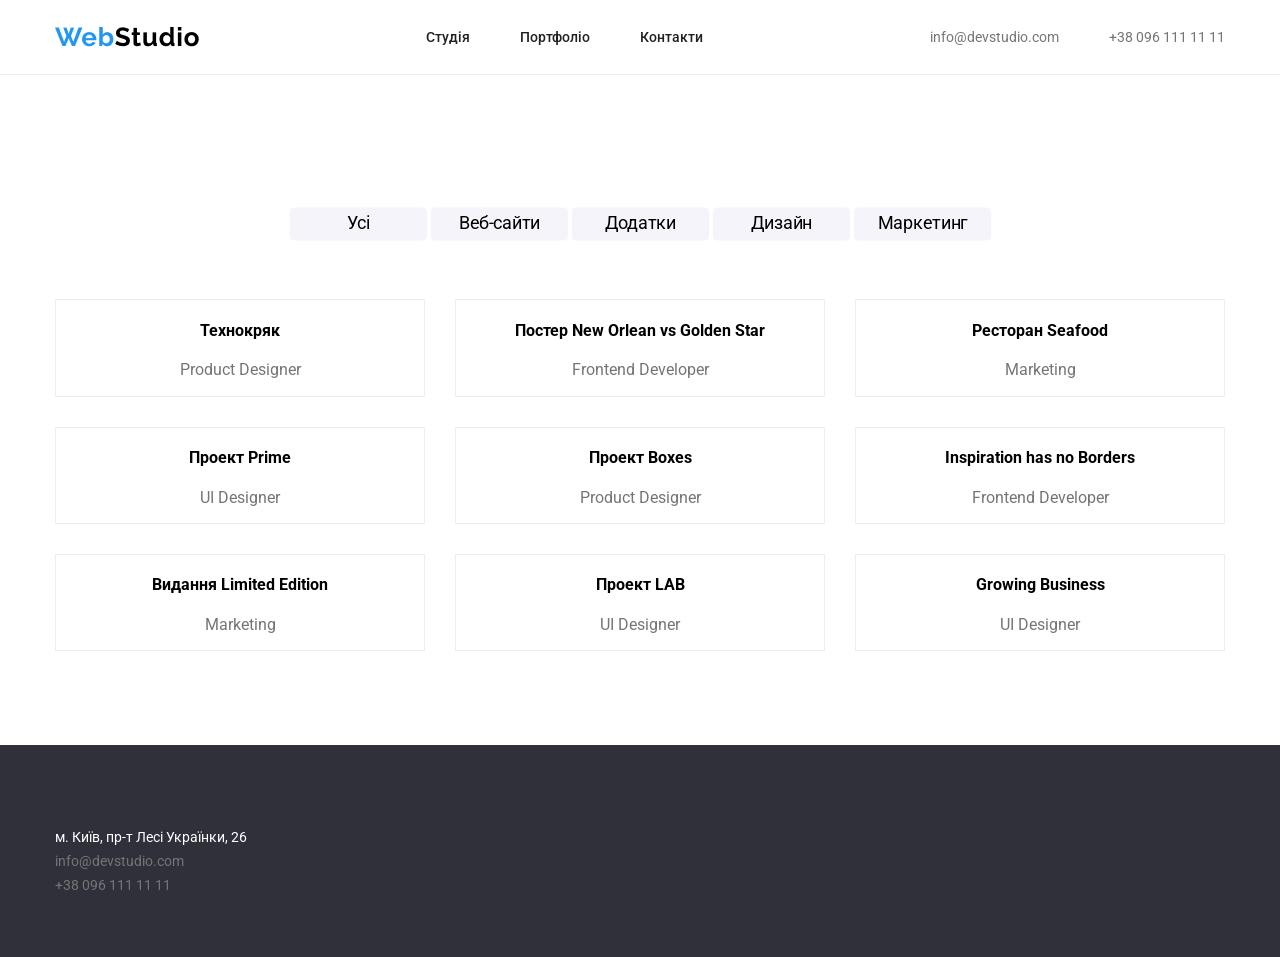
==== portfolio.html @ 788dae6e "first commit" ====
<!DOCTYPE html>
<html lang="en">

<head>
    <meta charset="UTF-8">
    <meta name="viewport" content="width=device-width, initial-scale=1.0">
    <!-- <link rel="stylesheet" href="https://meyerweb.com/eric/tools/css/reset/reset200802.css"> -->
    <link rel="stylesheet" href="normalize.css">
    <link rel="stylesheet" href="style.css">
    <link rel="preconnect" href="https://fonts.googleapis.com">
    <link rel="preconnect" href="https://fonts.gstatic.com" crossorigin>
    <link href="https://fonts.googleapis.com/css2?family=Roboto:ital,wght@0,100..900;1,100..900&display=swap"
        rel="stylesheet">
    <title>Portfolio</title>
</head>

<body>
    <header>
        <div class="container header-flex">

            <img src="Images/WebStudio.png" alt="" class="logo">
            <nav class="Navigation">
                <ul class="Navigation-List">
                    <li><a class="Navigation-Link" href="index.html">Студія</a></li>
                    <li><a class="Navigation-Link" href="portfolio.html">Портфоліо</a></li>
                    <li><a class="Navigation-Link" href="">Контакти</a></li>
                </ul>
            </nav>
            <ul class="contacts">
                <li><a class="contact-link" href="mailto:info@devstudio.com">info@devstudio.com</a></li>
                <li><a class="contact-link" href="tel:+38 096 111 11 11">+38 096 111 11 11</a></li>
            </ul>
        </div>
    </header>
    <main>
        <section class="products">
            <div class="container">
                <div class="button-list">
                    <button class="product-button">Усі</button>
                    <button class="product-button">Веб-сайти</button>
                    <button class="product-button">Додатки</button>
                    <button class="product-button">Дизайн</button>
                    <button class="product-button">Маркетинг</button>
                </div>
                <ul class="product-list">
                    <li class="products1"><img src="Images/img 67.png" alt="" class="product-photo">
                        <h4 class="product-name">Технокряк</h4>
                        <p class="job">Product Designer</p>
                        <div class="overlay">
                            <h3 class="product-info">Lorem ipsum dolor sit amet consectetur adipisicing elit. Quam saepe
                                architecto iste aliquid perferendis exercitationem magni non omnis natus officia vel
                                ipsa, numquam ullam neque labore corrupti, quisquam ab totam autem similique eos rem
                                iusto quas. Omnis eveniet eligendi consequatur perspiciatis rem ipsam voluptatem
                                possimus, earum, iure at quo vel?</h3>
                        </div>
                    </li>
                    <li class="products1"><img src="Images/img (1.1).png" alt="" class="product-photo">
                        <h4 class="product-name">Постер New Orlean vs Golden Star</h4>
                        <p class="job">Frontend Developer </p>
                        <div class="overlay">
                            <h3 class="product-info">Lorem ipsum dolor sit amet consectetur, adipisicing elit. Incidunt
                                cumque cupiditate soluta sed earum quisquam ea quidem, inventore nemo enim temporibus
                                voluptatibus quaerat saepe vitae quasi perspiciatis, commodi architecto distinctio illum
                                molestiae ipsam voluptatem beatae quae. Cupiditate enim itaque, autem nobis deserunt
                                quisquam ipsa repellat, vitae aperiam repellendus a. Soluta.</h3>
                        </div>
                    </li>
                    <li class="products1"><img src="Images/img (2).png" alt="" class="product-photo">
                        <h4 class="product-name">Ресторан Seafood</h4>
                        <p class="job">Marketing</p>
                        <div class="overlay">
                            <h3 class="product-info">Lorem ipsum dolor sit amet consectetur adipisicing elit. Expedita,
                                harum a! Corporis, earum! Fugiat sunt, debitis officia dolore, doloribus ipsa illum
                                corporis magni amet tenetur, impedit voluptatum! Ipsum, incidunt sapiente eum placeat
                                repellendus impedit natus quia blanditiis modi magnam maxime quibusdam repellat nam
                                laboriosam porro voluptate aperiam. Labore, corrupti nesciunt?</h3>
                        </div>
                    </li>
                    <li class="products1"><img src="Images/img (3).png" alt="" class="product-photo">
                        <h4 class="product-name"> Проект Prime </h4>
                        <p class="job">UI Designer</p>
                        <div class="overlay">
                            <h3 class="product-info">Lorem ipsum dolor, sit amet consectetur adipisicing elit. Expedita
                                alias illum ipsum possimus, quae exercitationem molestias accusantium? Necessitatibus
                                blanditiis mollitia rerum pariatur magni modi, tempore molestiae dolores voluptates
                                consequuntur vero voluptatum quas! Aliquam placeat quia natus omnis aut ipsa, dolores
                                nulla, in labore rem veniam, ab commodi! Eveniet, dolorum minus.</h3>
                        </div>
                    </li>
                    <li class="products1"><img src="Images/img (4).png" alt="" class="product-photo">
                        <h4 class="product-name">Проект Boxes</h4>
                        <p class="job">Product Designer</p>
                        <div class="overlay">
                            <h3 class="product-info">Lorem ipsum dolor sit amet consectetur, adipisicing elit. Veniam
                                laudantium odio a sit animi dignissimos consectetur ducimus consequatur. Ea soluta
                                veniam voluptatibus expedita? Blanditiis molestias, alias iste officiis illum ducimus
                                voluptatum autem id obcaecati neque quo non nemo quia dolor? Aperiam a nemo quibusdam
                                numquam, harum quasi soluta aspernatur quae.</h3>
                        </div>
                    </li>
                    <li class="products1"><img src="Images/img (5).png" alt="" class="product-photo">
                        <h4 class="product-name">Inspiration has no Borders</h4>
                        <p class="job">Frontend Developer </p>
                        <div class="overlay">
                            <h3 class="product-info">Lorem ipsum, dolor sit amet consectetur adipisicing elit. Culpa
                                itaque, similique a magnam expedita rem aliquam blanditiis harum vel repellat velit
                                dicta non eaque, nobis repudiandae aut ipsa possimus amet. Vel laborum delectus in.
                                Aliquid beatae impedit harum recusandae quasi. Aperiam dignissimos, exercitationem quia
                                possimus tempore ipsum eius itaque minus.</h3>
                        </div>
                    </li>
                    <li class="products1"><img src="Images/img (6).png" alt="" class="product-photo">
                        <h4 class="product-name">Видання Limited Edition</h4>
                        <p class="job">Marketing</p>
                        <div class="overlay">
                            <h3 class="product-info">Lorem ipsum dolor, sit amet consectetur adipisicing elit. Non aut
                                facere nam aliquid? A explicabo libero laudantium incidunt sit quis nam soluta quod
                                error? Reiciendis, laboriosam. Sed vel ipsam amet voluptatibus sunt ipsum facere quaerat
                                nihil debitis. Quam ex ipsum id dolor. At qui quasi in suscipit dolores aspernatur
                                consectetur.</h3>
                        </div>
                    </li>
                    <li class="products1"><img src="Images/img (7).png" alt="" class="product-photo">
                        <h4 class="product-name">Проект LAB </h4>
                        <p class="job">UI Designer</p>
                        <div class="overlay">
                            <h3 class="product-info">Lorem ipsum dolor, sit amet consectetur adipisicing elit.
                                Exercitationem quisquam culpa magnam? Officia placeat sunt aliquam architecto! Mollitia
                                eius nostrum similique minus magni, quasi error rerum culpa magnam, cum voluptatum ut
                                fugiat commodi esse deserunt asperiores quos. Labore magni corrupti nesciunt, voluptas
                                iusto quos veniam fugit voluptates esse natus iste?.</h3>
                        </div>
                    </li>
                    <li class="products1"><img src="Images/img (8).png" alt="" class="product-photo">
                        <h4 class="product-name">Growing Business</h4>
                        <p class="job">UI Designer</p>
                        <div class="overlay">
                            <h3 class="product-info">Lorem ipsum dolor sit amet consectetur adipisicing elit. In,
                                accusamus exercitationem dolor ipsa voluptate ipsum ab ratione praesentium animi dolore!
                                Earum impedit exercitationem labore! Repellendus qui voluptatum ea distinctio voluptatem
                                magni similique eligendi illo deleniti tenetur nostrum perspiciatis corrupti fugit
                                recusandae error unde itaque sapiente quidem, iste ullam impedit neque!</h3>
                        </div>
                    </li>
                </ul>
            </div>
        </section>
    </main>
    <footer>
        <div class="container"> <img src="Images/WebStudio (1).png" alt="" class="footer-logo">
            <address class="address">м. Київ, пр-т Лесі Українки, 26</address>
            <ul class="footer-contacts">
                <li><a class="contact-link" href="mailto:info@devstudio.com">info@devstudio.com</a></li>
                <li><a class="contact-link" href="tel:+38 096 111 11 11">+38 096 111 11 11</a></li>
            </ul>
        </div>
    </footer>
</body>

</html>
---- style.css ----
.container {
    max-width: 1170px;
    margin: 0 auto;
}

body {
    font-family: "Roboto", sans-serif;
}

.effects-title {
    font-weight: 900;
    font-size: 44px;
    line-height: 1.5;
    letter-spacing: 6%;
    color: white;
    text-transform: uppercase;
    text-align: center;
    width: 696px;
}

.effectivesolutions {
    background-color: #2F303A;
}

.effects-button {
    font-weight: 700;
    font-size: 16px;
    line-height: 1.875;
    letter-spacing: 6%;
    text-align: center;
    color: #FFFFFF;
    background-color: #2196F3;
    padding-top: 10px;
    padding-bottom: 10px;
    padding-left: 32px;
    padding-right: 32px;
    border: none;
    border-radius: 4px;

}

.purpose-title {
    font-weight: 700;
    font-size: 14px;
    letter-spacing: 3%;
    text-transform: uppercase;
}

.purpose-text {
    font-weight: 400;
    font-size: 14px;
    letter-spacing: 3%;
    line-height: 1.714;
    color: #757575;
}

.work-title {
    font-weight: 700;
    font-size: 36px;
    letter-spacing: 3%;
    display: flex;
    justify-content: center;
    flex-direction: column;
    align-items: center;

}

.team-title {
    font-weight: 700;
    font-size: 36px;
    letter-spacing: 3%;
    display: flex;
    justify-content: center;
    align-items: center;
}

.team-name {
    font-weight: 500;
    font-size: 16px;
    letter-spacing: 3%;

}

.job {
    font-weight: 400;
    font-size: 16px;
    letter-spacing: 3%;
    color: #757575;

}

.contact-link {
    color: #757575;
    font-weight: 400;
    font-size: 14PX;
    line-height: 24px;
    letter-spacing: 3%;
    text-decoration: none;

}

.contact-link:hover {
    color: #2196F3;
}

.contact-link:active {
    color: #11538a;
}

address {
    font-style: normal;
    font-weight: 400;
    font-size: 14px;
    line-height: 24px;
    letter-spacing: 3%;
    color: #FFFFFF;
}

footer {
    background-color: #2F303A;
}

.header-flex {
    display: flex;
    align-items: center;
    justify-content: space-between;
    padding-bottom: 25px;
    padding-top: 25px;
}

ul {
    margin: 0;
    padding: 0;
    list-style: none;
}

.Navigation-List {
    display: flex;
    gap: 50px;
}

.contacts {
    display: flex;
    gap: 50px;
}

.effects-flex {
    display: flex;
    justify-content: center;
    align-items: center;
    flex-direction: column;
}

.effectivesolutions {
    padding: 200px 0;
}

.purpose-list {
    display: flex;
    justify-content: space-between;
    align-items: flex-start;
    flex-direction: row;
    margin-top: 94px;
    margin-bottom: 94px;

}

.work-list {
    display: flex;
    justify-content: space-between;
    align-items: center;
}

.team-list {
    display: flex;
    justify-content: space-between;
    align-items: center;
}

.team-photo {
    width: 270px;
    height: 260px;
}

img {
    display: block;
}

.team {
    background-color: #F5F4FA;
    padding: 94px 0;
}

.team-people {
    background-color: #FFFFFF;
    flex-direction: column;
    text-align: center;
}

.job {
    margin-top: 0px;
}

.work {
    margin-bottom: 94px;
}

footer {
    padding-top: 60px;
    padding-bottom: 60px;
}

.footer-logo {
    padding-bottom: 20px;
}

.Navigation-Link {
    color: #212121;
    text-decoration: none;
    font-size: 14px;
    font-weight: 500;
    box-shadow: 0px 18px -4px #000000;
}

.Navigation-Link:hover {
    color: #2196F3;
}

.Navigation-Link:active {
    color: #11538a;
}

.product-list {
    display: flex;
    justify-content: space-between;
    align-items: center;
    flex-wrap: wrap;
    gap: 30px;
}

.product-image {
    width: 270px;
    height: 260px;
}

.products {
    background-color: #FFFFFF;
    padding: 94px 0;
}

.products1 {
    background-color: #FFFFFF;
    display: flex;
    justify-content: center;
    align-items: center;
    flex-direction: column;
    border: 1px solid #EEEEEE;
    width: 370px;
}

.products1:hover {
    box-shadow: 0px 5px 5px #00000050;
    cursor: pointer;
}

.product-button {
    background-color: #F5F4FA;
    border-radius: 4px;
    width: 125px;
    margin-left: 8px;
    margin-right: 8px;
    margin-top: 50px;
    margin-bottom: 50px;
    padding-top: 6px;
    padding-bottom: 6px;
    padding-left: 22px;
    padding-right: 22px;
    border: none;
}

.product-button:hover {
    color: #FFFFFF;
    background-color: #2196F3;
    box-shadow: 0px 5px 5px #00000050;
}

.product-button:active {
    color: #FFFFFF;
    background-color: #11538a;
    box-shadow: 0px 1px 5px #00000050;
}

.button-list {
    display: flex;
    align-items: center;
    justify-content: center;
}

header {
    border-bottom: 1px solid #EEEEEE;
}

* {
    box-sizing: border-box;
}

.purpose-item::before {
    content: url("./Images/antenna\ 1.png");
    background-color: #F5F4FA;
    display: block;
    width: 270px;
    text-align: center;
    padding-top: 25px;
    padding-bottom: 25px;
}

.purpose-item {
    width: 270px;
}

.purpose-item:nth-child(2)::before {
    content: url("./Images/clock\ 1.png");
}

.purpose-item:nth-child(3)::before {
    content: url("./Images/diagram\ 1.png");
}

.purpose-item:nth-child(4)::before {
    content: url("./Images/astronaut\ 1.png");
}

.effectivesolutions {
    background-image: url('Images/6767.png');
    background-repeat: no-repeat;
    background-size: cover;
    background-position: center bottom;
}

.products1:hover {
    box-shadow: 0px 3px 6px 1px rgba(0, 0, 0, 0.32);
    transition: transform 100ms ease-in box-shadow 100ms ease-in;
    transform: translateY(-10px) scale(1.1);
}

.product-button {
    transition: transform 100ms ease-in box-shadow 100ms ease-in;
    transform: translateY(-10px) scale(1.1);
}

.overlay {
    position: absolute;
    top: 0;
    left: 0;
    right: 0;
    bottom: 0;
    background-color: #2196F3E5;
    color: white;
    display: flex;
    align-items: center;
    justify-content: center;
    flex-direction: column;
    opacity: 0;
    transition-property: opacity;
    transition-duration: 1s;
    transition-timing-function: ease;
}

.products1:hover .overlay {
    opacity: 1;
}

.product-info {
    font-weight: 400;
    font-size: 18px;
    color: white;
    font: roboto;
    padding-right: 24px;
    padding-left: 24px;
    padding-bottom: 63px;
    padding-top: 63px;
}
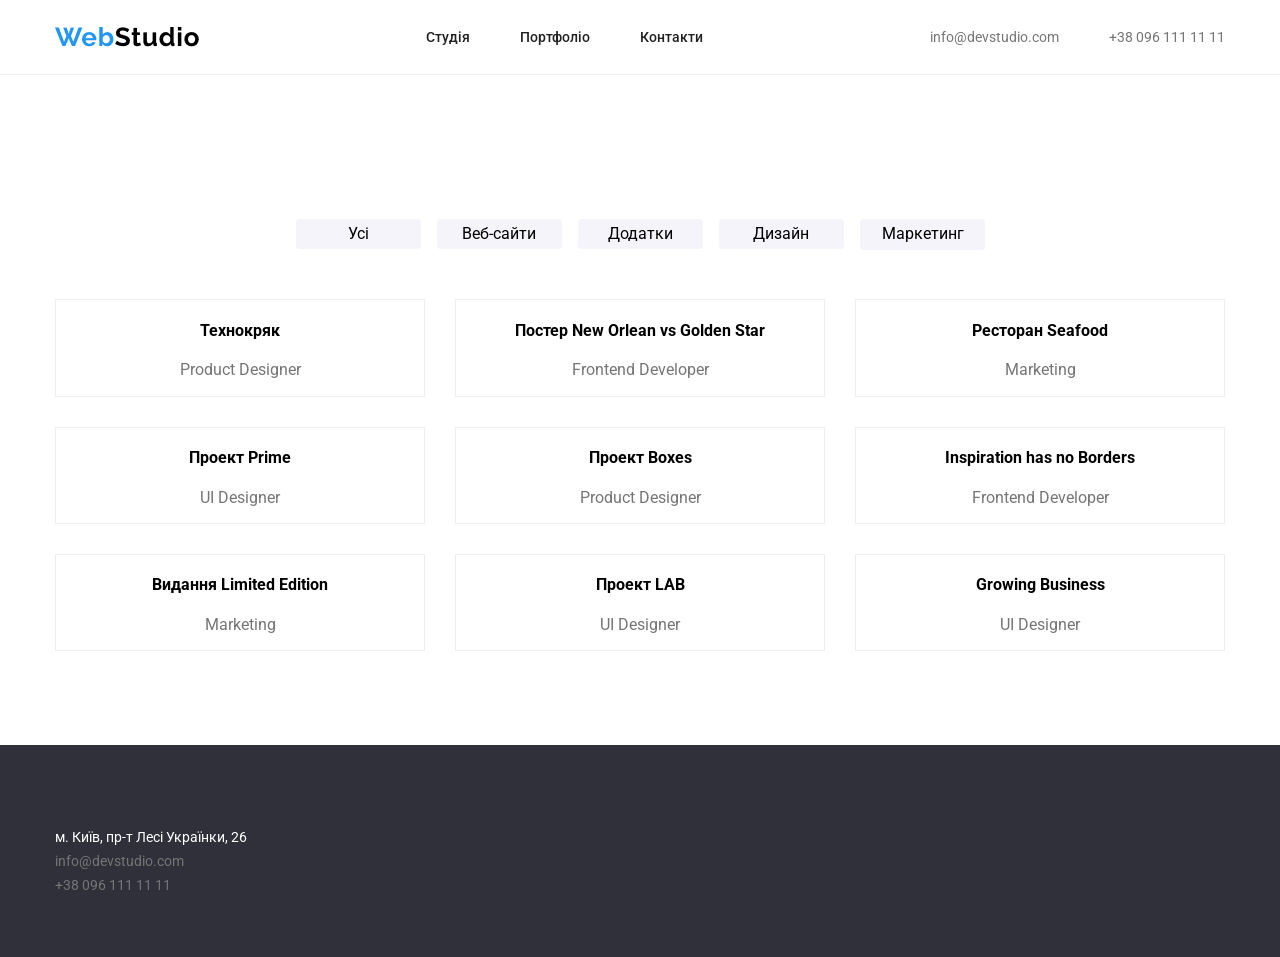
==== commit 466888e7: "Added animations to the main page" ====
--- a/portfolio.html
+++ b/portfolio.html
@@ -11,6 +11,7 @@
     <link rel="preconnect" href="https://fonts.gstatic.com" crossorigin>
     <link href="https://fonts.googleapis.com/css2?family=Roboto:ital,wght@0,100..900;1,100..900&display=swap"
         rel="stylesheet">
+        <link href="https://unpkg.com/aos@2.3.1/dist/aos.css" rel="stylesheet">
     <title>Portfolio</title>
 </head>
 
@@ -36,11 +37,11 @@
         <section class="products">
             <div class="container">
                 <div class="button-list">
-                    <button class="product-button">Усі</button>
-                    <button class="product-button">Веб-сайти</button>
-                    <button class="product-button">Додатки</button>
-                    <button class="product-button">Дизайн</button>
-                    <button class="product-button">Маркетинг</button>
+                    <button class="product-button" data-aos="fade-right">Усі</button>
+                    <button class="product-button" data-aos="fade-right" data-aos-delay="300">Веб-сайти</button>
+                    <button class="product-button" data-aos="fade-right" data-aos-delay="600">Додатки</button>
+                    <button class="product-button" data-aos="fade-right" data-aos-delay="900">Дизайн</button>
+                    <button class="product-button" data-aos="fade-right" data-aos-delay="1200">Маркетинг</button>
                 </div>
                 <ul class="product-list">
                     <li class="products1"><img src="Images/img 67.png" alt="" class="product-photo">
@@ -155,6 +156,10 @@
             </ul>
         </div>
     </footer>
+    <script src="https://unpkg.com/aos@2.3.1/dist/aos.js"></script>
+    <script>
+        AOS.init();
+    </script>
 </body>
 
 </html>
--- a/style.css
+++ b/style.css
@@ -379,4 +379,16 @@
     padding-left: 24px;
     padding-bottom: 63px;
     padding-top: 63px;
+}
+.products1{
+    position: relative;
+}
+.overlay{
+    height: 295px;
+}
+.Navigation-Link{
+    transition: transform 100ms ease-in box-shadow 100ms ease-in;
+}
+.Navigation-Link:hover{
+    opacity: 1;
 }
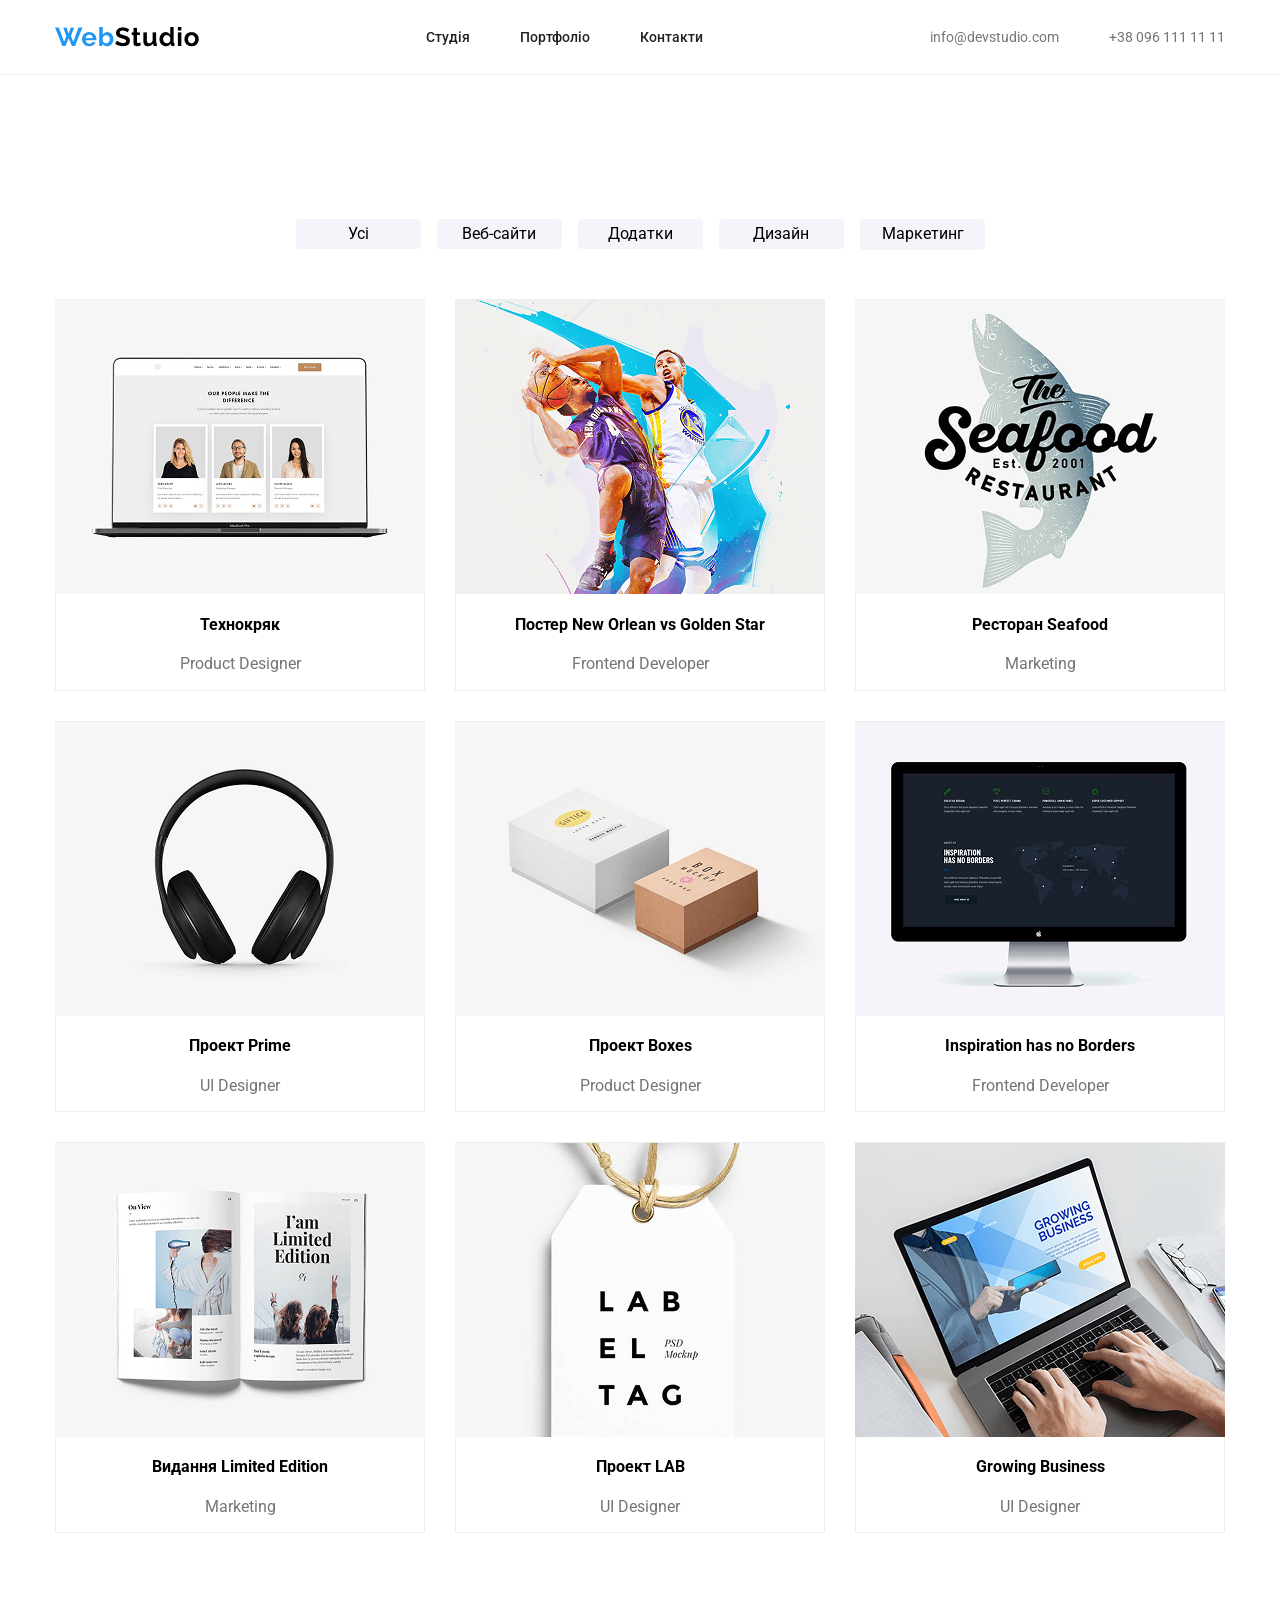
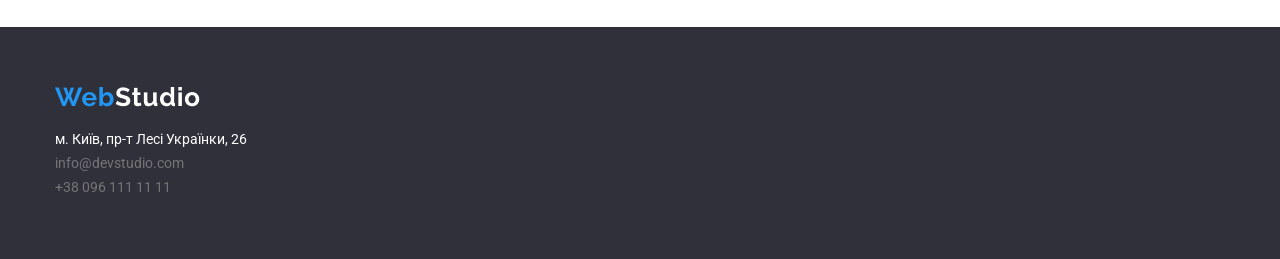
==== commit c29a8835: "added burger menu to main and portfolio + compressed images" ====
--- a/portfolio.html
+++ b/portfolio.html
@@ -11,7 +11,7 @@
     <link rel="preconnect" href="https://fonts.gstatic.com" crossorigin>
     <link href="https://fonts.googleapis.com/css2?family=Roboto:ital,wght@0,100..900;1,100..900&display=swap"
         rel="stylesheet">
-        <link href="https://unpkg.com/aos@2.3.1/dist/aos.css" rel="stylesheet">
+    <link href="https://unpkg.com/aos@2.3.1/dist/aos.css" rel="stylesheet">
     <title>Portfolio</title>
 </head>
 
@@ -31,6 +31,12 @@
                 <li><a class="contact-link" href="mailto:info@devstudio.com">info@devstudio.com</a></li>
                 <li><a class="contact-link" href="tel:+38 096 111 11 11">+38 096 111 11 11</a></li>
             </ul>
+            <button class="burger-btn" id="burger-btn" aria-label="Відкрити меню" aria-expanded="false"
+                aria-controls="site-navigation">
+                <span class="burger-line"></span>
+                <span class="burger-line"></span>
+                <span class="burger-line"></span>
+            </button>
         </div>
     </header>
     <main>
@@ -160,6 +166,7 @@
     <script>
         AOS.init();
     </script>
+    <script src="script.js"></script>
 </body>
 
 </html>
--- a/style.css
+++ b/style.css
@@ -380,15 +380,148 @@
     padding-bottom: 63px;
     padding-top: 63px;
 }
-.products1{
+
+.products1 {
     position: relative;
 }
-.overlay{
+
+.overlay {
     height: 295px;
 }
-.Navigation-Link{
+
+.Navigation-Link {
     transition: transform 100ms ease-in box-shadow 100ms ease-in;
 }
-.Navigation-Link:hover{
+
+.Navigation-Link:hover {
     opacity: 1;
+}
+
+.clients {
+    background-color: white;
+}
+
+.client-title {
+    font: Roboto;
+    font-weight: 700;
+    font-size: 36px;
+    color: #212121;
+    margin-top: 94px;
+    text-align: center;
+}
+
+.client-list {
+    display: flex;
+    flex-direction: row;
+    justify-content: center;
+    margin-top: 50px;
+    gap: 30px;
+    margin-bottom: 94px;
+}
+
+.client-image {
+    padding: 16px;
+    padding-bottom: 16px;
+    padding-left: 32px;
+    padding-right: 32px;
+    border: 1px solid #AFB1B8;
+    border-radius: 4px;
+    transition: border-color 200ms ease, filter 200ms ease;
+}
+
+.client-image:hover {
+    border-color: #2196F3;
+    filter: brightness(0) saturate(100%) invert(48%) sepia(99%) saturate(2250%) hue-rotate(195deg) brightness(99%) contrast(91%);
+}
+
+.social-list {
+    display: flex;
+    gap: 10px;
+    justify-content: center;
+    margin-bottom: 30px;
+    margin-top: 16px;
+}
+
+.social-media:hover {
+    border-color: #2196F3;
+    filter: brightness(0) saturate(100%) invert(48%) sepia(99%) saturate(2250%) hue-rotate(195deg) brightness(99%) contrast(91%);
+}
+
+/* Small: 576px - 767px */
+@media (max-width: 767px) {}
+
+.burger-btn {
+    display: none;
+    flex-direction: column;
+    gap: 5px;
+    background: none;
+    border: none;
+    cursor: pointer;
+    padding: 4px;
+
+}
+
+.burger-line {
+    display: block;
+    width: 25px;
+    height: 2px;
+    background-color: #333;
+    transition: transform 0.3s ease, opacity 0.3s ease;
+
+}
+
+body {
+    overflow-x: hidden;
+}
+
+.burger-btn.is-open .burger-line:nth-child(1) {
+    transform: translateY(7px) rotate(45deg);
+}
+
+.burger-btn.is-open .burger-line:nth-child(2) {
+    opacity: 0;
+}
+
+.burger-btn.is-open .burger-line:nth-child(3) {
+    transform: translateY(-7px) rotate(-45deg);
+}
+
+@media (max-width: 767px) {
+    .header-flex {
+        position: relative;
+    }
+
+    .contacts {
+        display: none;
+    }
+
+    .burger-btn {
+        display: flex;
+        z-index: 2;
+    }
+
+    .Navigation-List {
+        position: absolute;
+        top: calc(100% + 1px);
+        right: 0;
+        left: 0;
+        min-height: calc(100vh - 72px);
+        background: #FAFAFA;
+        flex-direction: column;
+        align-items: center;
+        justify-content: center;
+        gap: 30px;
+        box-shadow: 0 8px 16px rgba(0, 0, 0, 0.1);
+        transform: translateX(100%);
+        transition: transform 0.3s ease;
+        z-index: 1;
+    }
+
+    .Navigation-List.is-open {
+        transform: translateX(0);
+    }
+
+    .Navigation-List .Navigation-Link {
+        font-size: 32px;
+    }
 }
